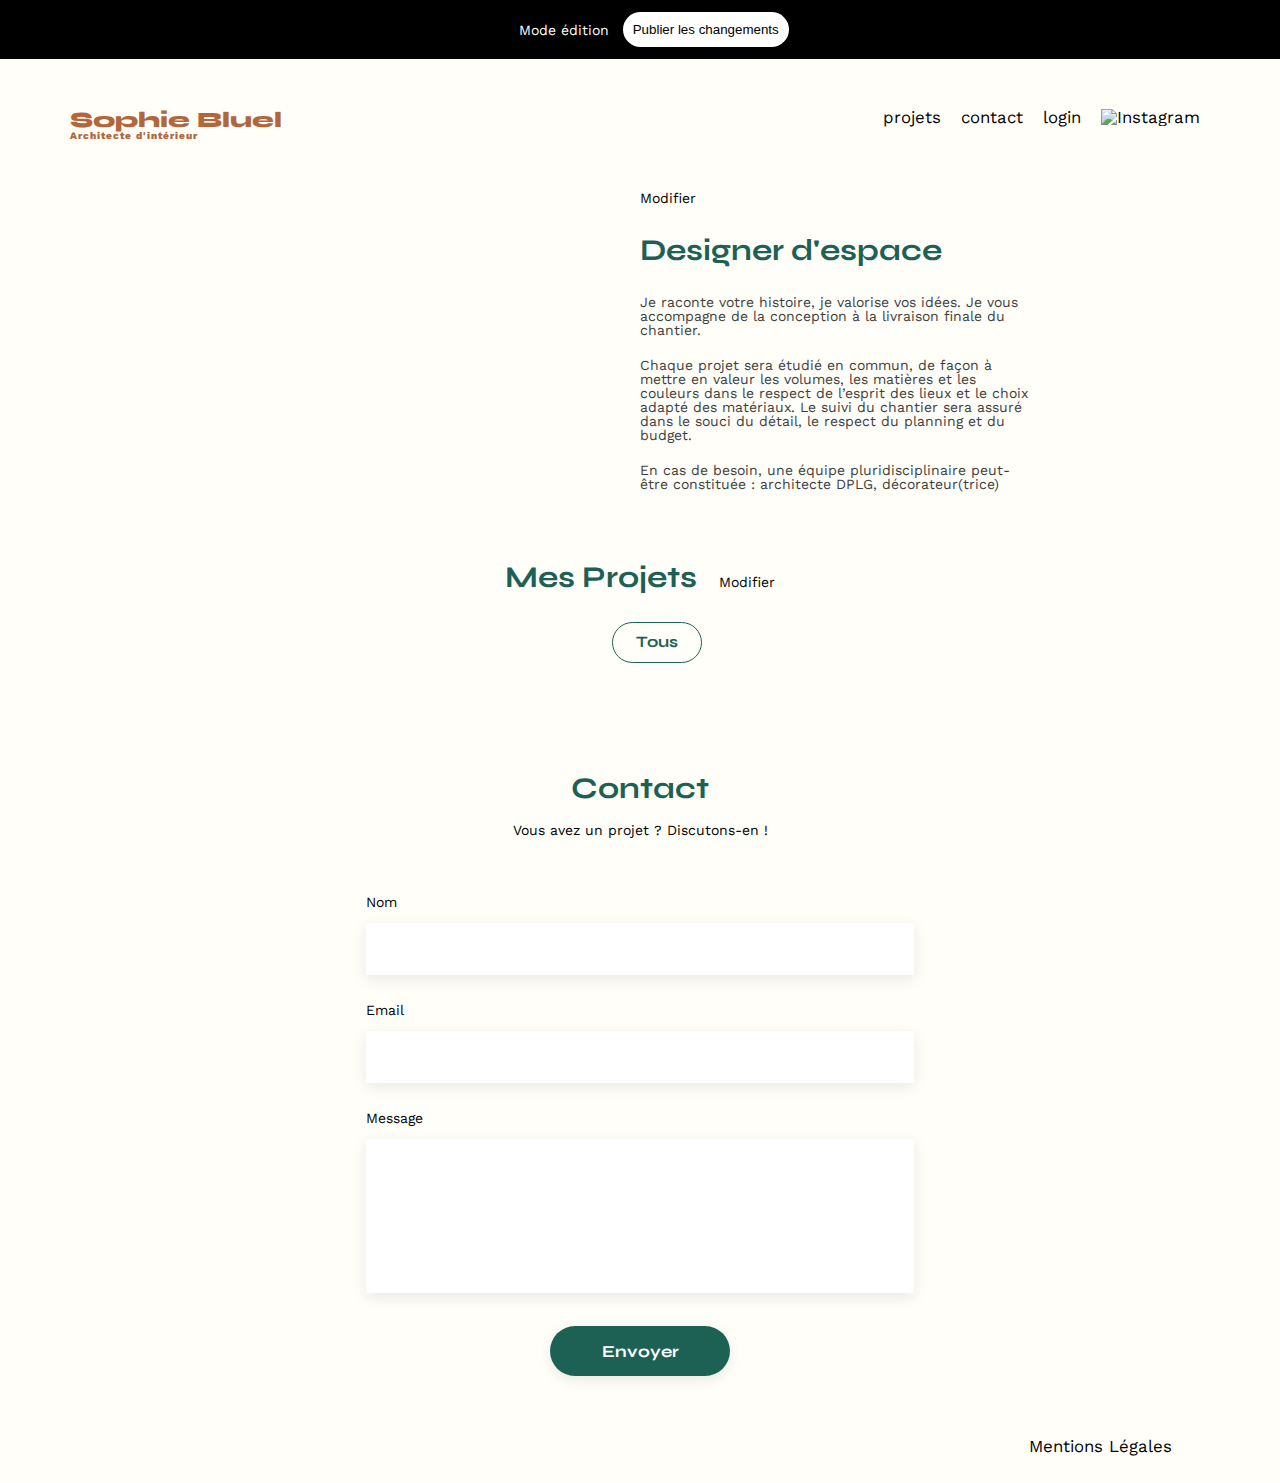
==== Portfolio-sophie-bluel-/FrontEnd/index.html @ 186716c5 "login correction" ====
<!DOCTYPE html>
<html lang="fr">
<head>
	<meta charset="UTF-8">
	<title>Sophie Bluel - Architecte d'intérieur</title>
	<meta name="viewport" content="width=device-width, initial-scale=1.0">
	<link rel="preconnect" href="https://fonts.googleapis.com">
	<link rel="stylesheet" href="https://cdnjs.cloudflare.com/ajax/libs/font-awesome/6.4.0/css/all.min.css" integrity="sha512-iecdLmaskl7CVkqkXNQ/ZH/XLlvWZOJyj7Yy7tcenmpD1ypASozpmT/E0iPtmFIB46ZmdtAc9eNBvH0H/ZpiBw==" crossorigin="anonymous" referrerpolicy="no-referrer" />
	<link rel="preconnect" href="https://fonts.gstatic.com" crossorigin>
	<link href="https://fonts.googleapis.com/css2?family=Syne:wght@700;800&family=Work+Sans&display=swap" rel="stylesheet">
	<meta name="description" content="">
	<link rel="stylesheet" href="./assets/style.css">
</head>
<body>
	<div id="modal">
		<div class="modalContent">
			<div class="modalHeader">
				<p class="modalHeader__title">Ajout photo</p>
				<a class="modalCloseCross"href="#">
					<i class="fa-sharp fa-solid fa-xmark"></i>
				</a>
				<div class="modalBody">
					
				</div>
			</div>
		</div>

	</div>
	<div id="modalButton"class="editorMode__BarHeader">
		<i class="fa-regular fa-pen-to-square"></i>
		<p>Mode édition</p>
		<button class="editorMode__button">Publier les changements</button>
	</div>
<header>
	<h1>Sophie Bluel <span>Architecte d'intérieur</span></h1>
	<nav>
		<ul>
			<li>projets</li>
			<li>contact</li>
			<li><a href="./login.html">login</a></li>
			<li><img src="./assets/icons/instagram.png" alt="Instagram"></li>
		</ul>
	</nav>
</header>
<main>
	<section id="introduction">
		<figure>
			<img src="./assets/images/sophie-bluel.png" alt="">
			<a href="#"id="modal"class="editorMode__idImage">
				<i class="fa-regular fa-pen-to-square"></i>
				Modifier
			</a>
		</figure>
		<article>
			<a href="#"id="modalButton"class="editorMode__idText">
				<i class="fa-regular fa-pen-to-square"></i>
				Modifier
			</a>
			<h2>Designer d'espace</h2>
			<p>Je raconte votre histoire, je valorise vos idées. Je vous accompagne de la conception à la livraison finale du chantier.</p>
			<p>Chaque projet sera étudié en commun, de façon à mettre en valeur les volumes, les matières et les couleurs dans le respect de l’esprit des lieux et le choix adapté des matériaux. Le suivi du chantier sera assuré dans le souci du détail, le respect du planning et du budget.</p>
			<p>En cas de besoin, une équipe pluridisciplinaire peut-être constituée : architecte DPLG, décorateur(trice)</p>
		</article>
	</section>
	<section id="portfolio">
		<div class="portefolioBar">
		<h2>Mes Projets</h2>
		<a href="#"id="modalButton"class="editorMode__filterBar">
			<i class="fa-regular fa-pen-to-square"></i>
			Modifier
		</a>
	</div>
		<div class="filterBar">
			<div class="filterBarButton"id="filterButtonAll">Tous</div>
		</div>
		<div class="gallery">
			</div>
		</div>
	</section>
	<section id="contact">
		<h2>Contact</h2>
		<p>Vous avez un projet ? Discutons-en !</p>
		<form action="#" method="post">
			<label for="name">Nom</label>
			<input type="text" name="name" id="name">
			<label for="email">Email</label>
			<input type="email" name="email" id="email">
			<label for="message">Message</label>
			<textarea name="message" id="message" cols="30" rows="10"></textarea>
			<input type="submit" value="Envoyer">
		</form>
	</section>
</main>

<footer>
	<nav>
		<ul>
			<li>Mentions Légales</li>
		</ul>
	</nav>
</footer>
<script src="./js/script.js"></script>
</body>
</html>
---- Portfolio-sophie-bluel-/FrontEnd/assets/style.css ----
/* http://meyerweb.com/eric/tools/css/reset/
   v2.0 | 20110126
   License: none (public domain)
*/

html, body, div, span, applet, object, iframe,
h1, h2, h3, h4, h5, h6, p, blockquote, pre,
a, abbr, acronym, address, big, cite, code,
del, dfn, em, img, ins, kbd, q, s, samp,
small, strike, strong, sub, sup, tt, var,
b, u, i, center,
dl, dt, dd, ol, ul, li,
fieldset, form, label, legend,
table, caption, tbody, tfoot, thead, tr, th, td,
article, aside, canvas, details, embed,
figure, figcaption, footer, header, hgroup,
menu, nav, output, ruby, section, summary,
time, mark, audio, video {
	margin: 0;
	padding: 0;
	border: 0;
	font-size: 100%;
	font: inherit;
	vertical-align: baseline;
}
/* HTML5 display-role reset for older browsers */
article, aside, details, figcaption, figure,
footer, header, hgroup, menu, nav, section {
	display: block;
}
body {
	line-height: 1;
	background-color: #FFFEF8;
}
a{
	text-decoration: none;
	color: black;
}
ol, ul {
	list-style: none;
}
blockquote, q {
	quotes: none;
}
blockquote:before, blockquote:after,
q:before, q:after {
	content: '';
	content: none;
}
table {
	border-collapse: collapse;
	border-spacing: 0;
}
/** end reset css**/
body {
	max-width: 1140px;
	margin:auto;
	font-family: 'Work Sans' ;
	font-size: 14px;
}
header {
	display: flex;
	justify-content: space-between;
	margin: 50px 0
}
.editorMode__BarHeader{
	display: flex;
	background-color: black;
	color: white;
	height: 59px;
	justify-content: center;
	border-left-style: solid;
	margin-left: -103px;
	margin-right: -104px;
	align-items: center;
}
.editorMode__BarHeader i{
	padding: 1%;
}
.editorMode__button{
	border-style: none;
	border-radius: 60px;
	padding: 10px 10px;
	background-color: white;
	margin-left: 1%;
	font-style: 'Work sans';
}
section {
	margin: 50px 0
}

h1{
	display: flex;
	flex-direction: column;
	font-family: 'Syne';
	font-size: 22px;
	font-weight: 800;
	color: #B1663C
}

h1 > span {
	font-family: 'Work Sans';
	font-size:10px;
	letter-spacing: 0.1em;
;
}

h2{
	font-family: 'Syne';
	font-weight: 700;
	font-size: 30px;
	color: #1D6154
}

nav ul {
	display: flex;
	align-items: center;
	list-style-type: none;

}
nav li {
	padding: 0 10px;
	font-size: 1.2em;
}

li:hover {
	color: #B1663C;
}
#introduction {
	display: flex;
	align-items: center;
}
#introduction figure {
	flex: 1
}
#introduction img {
	display: block;
	margin: auto;
	width: 80%;
	padding-bottom: 2%;
}
.editorMode__idImage{
	padding-left: 10%;
}
#introduction article {
	flex: 1
}
#introduction h2 {
	margin-bottom: 1em;
	margin-top: 1em;
}

#introduction p {
	margin-bottom: 1.5em;
	font-size: 14px;
	font-weight: 400;
	font-family: Work Sans;
	font-style: Regular;
	color: #3D3D3D;
	vertical-align: Top;
	width: 69%;
}
#portfolio h2,
#authentification h2 {
	text-align: center;
	margin-bottom: 1em;
}
.portefolioBar{
	display: flex;
	justify-content: center;
	align-items: baseline;
}
.editorMode__filterBar{
	padding-left: 2%
}
.gallery {
	width: 100%;
	display: grid;
	grid-template-columns: 1fr 1fr 1fr;
	grid-column-gap: 20px;
	grid-row-gap: 20px;
}

.gallery img {
	width: 100%;

}
.filterBar{
	display: flex;
	justify-content: center;
	text-align: center;
	margin-bottom: 60px;
}
.filterBarButton{
	font-family: 'Syne';
	font-weight: 700;
	font-size: 16px;
	color: #1D6154;
	width: auto;
	padding-top: 1%;
	text-align: center;
	border-radius: 60px;
	border: 1px solid #1D6154;
	margin-left: 3%;
	padding-bottom: 1%;
	padding-left: 2%;
	padding-right: 2%;
	cursor: pointer;
}
.filterBarButton:hover{
	background-color: #1D6154;
	color: white;
}
#contact,
#authentification {
	width: 48%;
	margin: auto; 
}
#contact > *,
#authentification {
	text-align: center;
}
#authentification{
	outline: none;
}
#contact h2,
#authentification h2{
	margin-bottom: 20px;
}
#contact form,
#authentification form{
	text-align: left;
	margin-top:30px;
	display: flex;
	flex-direction: column;
}

#contact input, 
#authentification input{
	height: 50px;
	font-size: 1.2em;
	border: none;
	box-shadow: 0px 4px 14px rgba(0, 0, 0, 0.09);
}
#contact label, 
#authetification label{
	margin: 2em 0 1em 0;
}
#contact textarea {
	border: none;
	box-shadow: 0px 4px 14px rgba(0, 0, 0, 0.09);
	resize: none;
}

input[type="submit"]{
	font-family: 'Syne';
	font-weight: 700;
	color: white;
	background-color: #1D6154;
	margin : 2em auto ;
	width: 180px;
	text-align: center;
	border-radius: 60px ;
}

footer nav ul {
	display: flex;
	justify-content: flex-end;
	margin: 2em
}
/* Modal CSS */

#modal{
	position: fixed;
	left: 0;
	top: 0;
	width: 100%;
	height: 100%;
	background-color: #cccccc;
	opacity: 0;
	visibility: hidden;
	transform: scale(1.1);
	transition: visibility 0s linear 0.25s, opacity 0.25s 0s, transform 0.25s;

}
.modalContent{
	position: absolute;
	top: 50%;
	left: 50%;
	transform: translate(-50%, -50%);
	background-color: #eeeeee;
	padding: 1rem 1.5rem;
	width: 24rem;
	border-radius: 0.5rem;

}
.modalCloseCross{
	float: right;
	width: 1rem;
	line-height: 1.5rem;
	text-align: center;
	cursor: pointer;
	background-color: #eeeeee;
}
.modalOpen{
	opacity: 1;
	visibility: visible;
	transform: scale(1);
	transition: visibility 0s linear 0s, opacity 0.25s 0s, transform 0.25s;
}
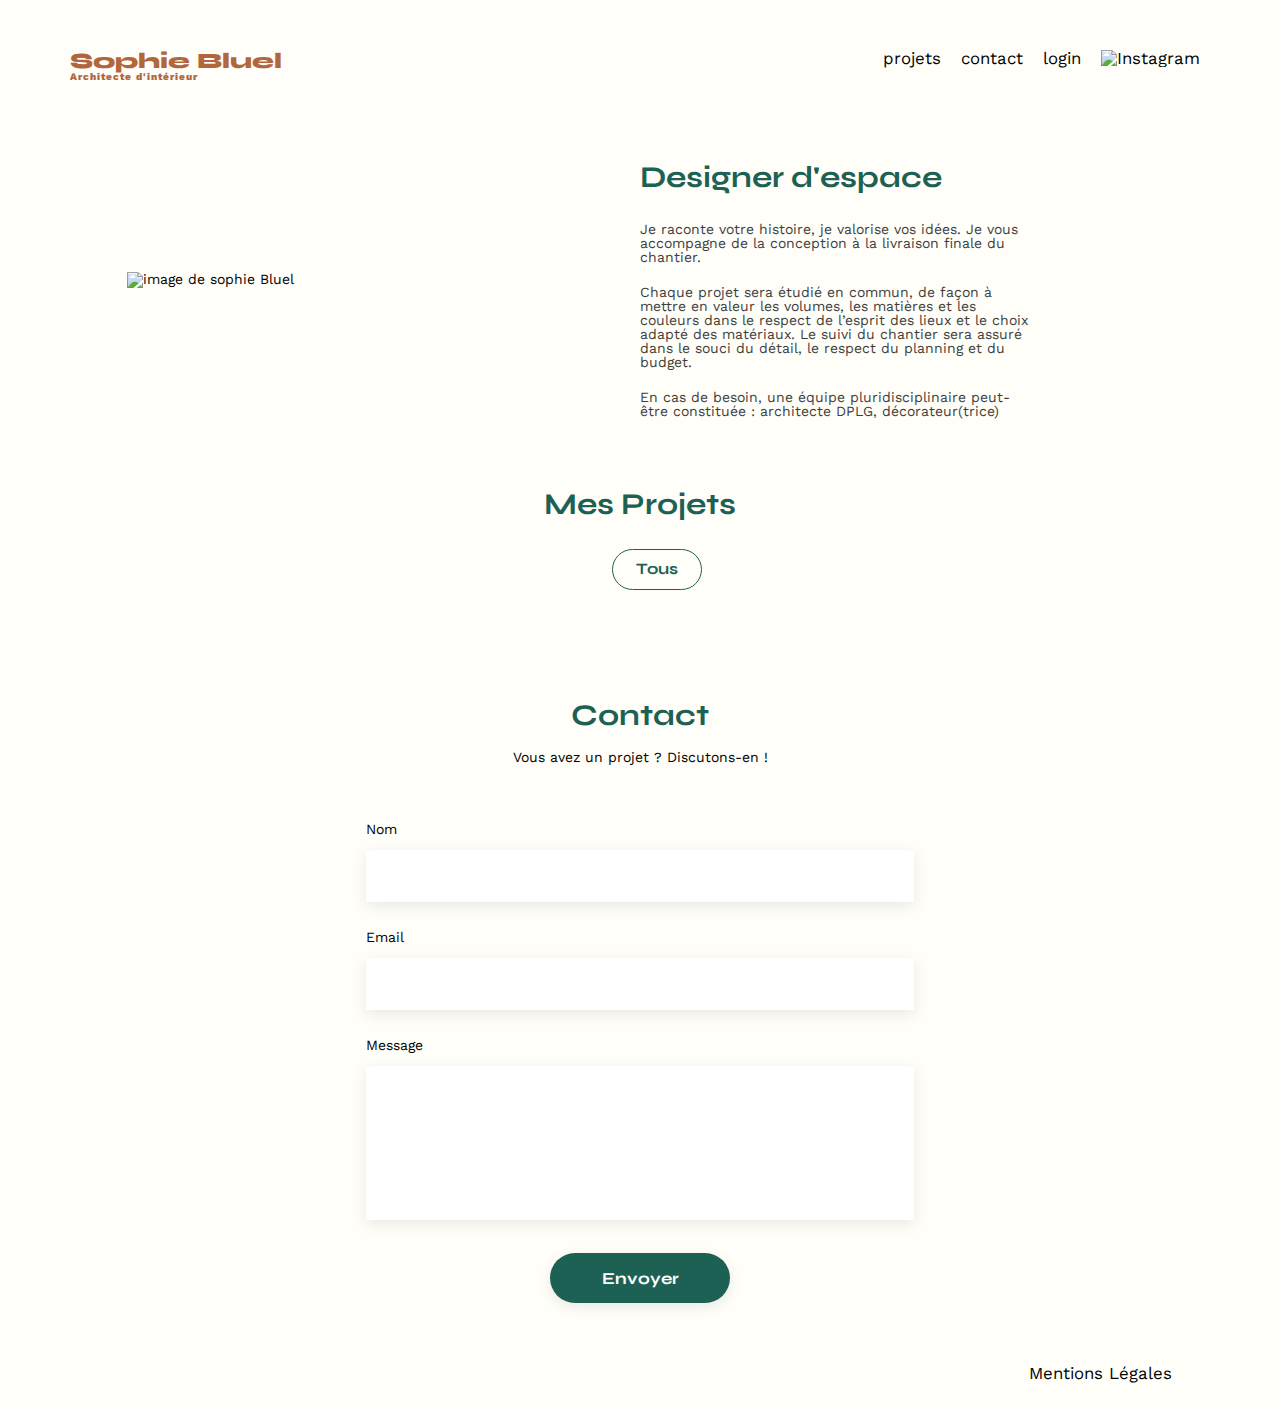
==== commit 52aa19eb: "formulaire and delete" ====
--- a/Portfolio-sophie-bluel-/FrontEnd/index.html
+++ b/Portfolio-sophie-bluel-/FrontEnd/index.html
@@ -13,31 +13,15 @@
 </head>
 <body>
 	<div id="modal">
-		<div class="modalContent">
-			<div class="modalHeader">
-				<p class="modalHeader__title">Ajout photo</p>
-				<a class="modalCloseCross"href="#">
-					<i class="fa-sharp fa-solid fa-xmark"></i>
-				</a>
-				<div class="modalBody">
-					
-				</div>
-			</div>
-		</div>
-
 	</div>
-	<div id="modalButton"class="editorMode__BarHeader">
-		<i class="fa-regular fa-pen-to-square"></i>
-		<p>Mode édition</p>
-		<button class="editorMode__button">Publier les changements</button>
-	</div>
+	<div class="editorMode"></div>
 <header>
 	<h1>Sophie Bluel <span>Architecte d'intérieur</span></h1>
 	<nav>
 		<ul>
 			<li>projets</li>
 			<li>contact</li>
-			<li><a href="./login.html">login</a></li>
+			<li id="loginButton"><a href="./login.html">login</a></li>
 			<li><img src="./assets/icons/instagram.png" alt="Instagram"></li>
 		</ul>
 	</nav>
@@ -45,17 +29,11 @@
 <main>
 	<section id="introduction">
 		<figure>
-			<img src="./assets/images/sophie-bluel.png" alt="">
-			<a href="#"id="modal"class="editorMode__idImage">
-				<i class="fa-regular fa-pen-to-square"></i>
-				Modifier
-			</a>
+			<img src="./assets/images/sophie-bluel.png" alt="image de sophie Bluel">
+			<div class="editorMode"></div>
 		</figure>
 		<article>
-			<a href="#"id="modalButton"class="editorMode__idText">
-				<i class="fa-regular fa-pen-to-square"></i>
-				Modifier
-			</a>
+			<div class="editorMode"></div>
 			<h2>Designer d'espace</h2>
 			<p>Je raconte votre histoire, je valorise vos idées. Je vous accompagne de la conception à la livraison finale du chantier.</p>
 			<p>Chaque projet sera étudié en commun, de façon à mettre en valeur les volumes, les matières et les couleurs dans le respect de l’esprit des lieux et le choix adapté des matériaux. Le suivi du chantier sera assuré dans le souci du détail, le respect du planning et du budget.</p>
@@ -65,17 +43,13 @@
 	<section id="portfolio">
 		<div class="portefolioBar">
 		<h2>Mes Projets</h2>
-		<a href="#"id="modalButton"class="editorMode__filterBar">
-			<i class="fa-regular fa-pen-to-square"></i>
-			Modifier
-		</a>
+		<div class="editorMode"></div>
 	</div>
 		<div class="filterBar">
-			<div class="filterBarButton"id="filterButtonAll">Tous</div>
+			<div class="filterBarButton" id="filterButtonAll">Tous</div>
 		</div>
 		<div class="gallery">
 			</div>
-		</div>
 	</section>
 	<section id="contact">
 		<h2>Contact</h2>
@@ -100,5 +74,6 @@
 	</nav>
 </footer>
 <script src="./js/script.js"></script>
+<script src="./js/modale.js"></script>
 </body>
 </html>
--- a/Portfolio-sophie-bluel-/FrontEnd/assets/style.css
+++ b/Portfolio-sophie-bluel-/FrontEnd/assets/style.css
@@ -63,32 +63,9 @@
 	justify-content: space-between;
 	margin: 50px 0
 }
-.editorMode__BarHeader{
-	display: flex;
-	background-color: black;
-	color: white;
-	height: 59px;
-	justify-content: center;
-	border-left-style: solid;
-	margin-left: -103px;
-	margin-right: -104px;
-	align-items: center;
-}
-.editorMode__BarHeader i{
-	padding: 1%;
-}
-.editorMode__button{
-	border-style: none;
-	border-radius: 60px;
-	padding: 10px 10px;
-	background-color: white;
-	margin-left: 1%;
-	font-style: 'Work sans';
-}
 section {
 	margin: 50px 0
 }
-
 h1{
 	display: flex;
 	flex-direction: column;
@@ -97,33 +74,32 @@
 	font-weight: 800;
 	color: #B1663C
 }
-
 h1 > span {
 	font-family: 'Work Sans';
 	font-size:10px;
 	letter-spacing: 0.1em;
 ;
 }
-
 h2{
 	font-family: 'Syne';
 	font-weight: 700;
 	font-size: 30px;
 	color: #1D6154
 }
-
 nav ul {
 	display: flex;
 	align-items: center;
 	list-style-type: none;
-
 }
 nav li {
 	padding: 0 10px;
 	font-size: 1.2em;
-}
-
+	cursor: pointer;
+}
 li:hover {
+	color: #B1663C;
+}
+.loginButton:hover {
 	color: #B1663C;
 }
 #introduction {
@@ -139,9 +115,6 @@
 	width: 80%;
 	padding-bottom: 2%;
 }
-.editorMode__idImage{
-	padding-left: 10%;
-}
 #introduction article {
 	flex: 1
 }
@@ -149,7 +122,6 @@
 	margin-bottom: 1em;
 	margin-top: 1em;
 }
-
 #introduction p {
 	margin-bottom: 1.5em;
 	font-size: 14px;
@@ -170,9 +142,6 @@
 	justify-content: center;
 	align-items: baseline;
 }
-.editorMode__filterBar{
-	padding-left: 2%
-}
 .gallery {
 	width: 100%;
 	display: grid;
@@ -180,7 +149,6 @@
 	grid-column-gap: 20px;
 	grid-row-gap: 20px;
 }
-
 .gallery img {
 	width: 100%;
 
@@ -263,48 +231,242 @@
 	border-radius: 60px ;
 }
 
-footer nav ul {
+footer nav ul{
 	display: flex;
 	justify-content: flex-end;
 	margin: 2em
 }
+/*Editor Mode*/
+.editorMode__textEdition, 
+.editorMode__idImage, 
+.editorMode__filterBar{
+	position: relative;
+	width: fit-content;
+	cursor: pointer;
+	z-index: 1;
+}
+.editorMode__textEdition{
+	top: 177px;
+	left: 563px;	
+}
+
+.editorMode__filterBar{
+	top: 580px;
+	left: 680px;
+}
+.editorMode__idImage{
+	top: 535px;
+	left: 58px;
+}
+.editorMode__button{
+	border-style: none;
+	padding: 10px;
+	border-radius: 25px;
+	font-family: 'Work sans';
+	margin-left: 10px;
+	cursor: pointer;
+}
+.editorMode__BarHeader{
+	background-color: black;
+	display: flex;
+	max-width: 1440px;
+	height: 59px;
+	align-items: center;
+	justify-content: center;
+	color: white;
+	margin-left: -197px;
+	margin-right: -104px;
+	padding-left: 123px;
+}
+
 /* Modal CSS */
-
+.textModaleFigure{
+	margin-top: -15px;
+}
 #modal{
+	display: none;
 	position: fixed;
 	left: 0;
 	top: 0;
 	width: 100%;
 	height: 100%;
-	background-color: #cccccc;
-	opacity: 0;
-	visibility: hidden;
+	background-color: rgba(0, 0, 0, 0.3);
 	transform: scale(1.1);
 	transition: visibility 0s linear 0.25s, opacity 0.25s 0s, transform 0.25s;
-
-}
-.modalContent{
+	z-index: 999;
+}
+.modalContent,
+.modalContentPhoto{
 	position: absolute;
 	top: 50%;
 	left: 50%;
 	transform: translate(-50%, -50%);
-	background-color: #eeeeee;
+	background-color: #FFFEF8;
 	padding: 1rem 1.5rem;
-	width: 24rem;
+	width: 22rem;
+	height: 28rem;
 	border-radius: 0.5rem;
-
+	z-index: 1000;
+}
+.modalContentPhoto{
+	display: contents;
+}
+
+.modalCloseCross,
+.modalPhotoCloseCross{
+	position: relative;
+	width: max-content;
+	cursor: pointer;
+	color: black;
+	font-size: 18px;
 }
 .modalCloseCross{
-	float: right;
-	width: 1rem;
-	line-height: 1.5rem;
-	text-align: center;
-	cursor: pointer;
-	background-color: #eeeeee;
-}
-.modalOpen{
-	opacity: 1;
-	visibility: visible;
-	transform: scale(1);
-	transition: visibility 0s linear 0s, opacity 0.25s 0s, transform 0.25s;
+	left: 350px;
+	top: -48px;
+}
+.modalPhotoCloseCross{
+	left: 346px;
+	top: -1px;
+}
+
+.modalTitle,
+.modalPhotoTitle{
+	text-align: center;
+	font-size: 20px;
+	padding-top: 20px;
+}
+.miniGallery{
+	display: flex;
+	flex-direction: row;
+	flex-wrap: wrap;
+	justify-content: start;
+	margin-left: 7%;
+	margin-top: -29px;
+}
+.figureBox{
+	width: 17%;
+	padding: 2px;
+	height: 111px;
+	margin-top: -5px;
+}
+.miniImage{
+	width: 100%;
+	height: fit-content;
+}
+
+.addPhotoButton{
+	position: absolute;
+	top: 83%;
+	left: 25%;
+	font-family: 'Syne';
+	font-weight: 700;
+	color: white;
+	background-color: #1D6154;
+	padding : 2% ;
+	width: 190px;
+	text-align: center;
+	border-radius: 60px ;
+	border: none;
+	cursor: pointer;
+}
+.deco{
+	position: absolute;
+	width: 75%;
+	height: 1px;
+	background-color: #B3B3B3;
+	bottom: 106px;
+	right: 51px;
+}
+.deleteWord{
+	color: #D65353;
+	position: relative;
+	top: 81%;
+	left: 29%;
+	width: fit-content;
+}
+.trashBox{
+	background-color: black;
+	color: white;
+	width: 17px;
+	height: 17px;
+	position: relative;
+	top: -72px;
+	left: 34px;
+	align-items: center;
+	display: flex;
+	align-items: center;
+	justify-content: center;
+	cursor: pointer;
+}
+/*modal adding image css*/
+.arrowBack{
+	position: relative;
+	top: -16px;
+	left: -5px;
+	cursor: pointer;
+}
+.modalPhotoBox, 
+.modalPhotoBoxEmpty{
+	background-color: #E8F1F6;
+	height: 160px;
+}
+.modalPhotoTitle{
+	margin-bottom: 10px;
+	padding-top: 0;
+}
+.fa-image{
+	font-size: 40px;
+	color: #B9C5CC;
+	position: absolute;
+	top: 24%;
+	left: 45%;
+}
+.modalPhotoBoxEmptyButton{
+	position: relative;
+	border: none;
+	padding-left: 6%;
+	border-radius: 15px;
+	color: #306685;
+	background-color: #CBD6DC;
+	top: -230px;
+	left: 105px;
+	padding-right: 6%;
+	padding-top: 2%;
+	padding-bottom: 2%;
+	width: fit-content;
+}
+.modalPhotoBoxEmptyText{
+	font-family: 'Work Sans';
+	font-size: 7px;
+	color: #444444;
+	position: relative;
+	top: 122px;
+	left: 137px;
+	width: fit-content;
+}
+.modalPhotoBoxWithPhoto{
+	display: none;
+}
+.hidden {
+	display: none;
+}
+.modalPhotoBoxForm{
+	display: flex;
+	flex-direction: column;
+	margin-top: 5%;
+	font-family: 'Work sans';
+	font-size: 14px;
+}
+.modalPhotoBoxSelect, 
+.modalPhotoBoxInput{
+	box-shadow: 0px 4px 14px 0px #00000017;
+	margin-bottom: 1%;
+	margin-top: 1%;
+	border: none;
+	outline: none;
+	height: 45px;
+	background-color: white;
+}
+.validateButton{
+	color: black;
 }